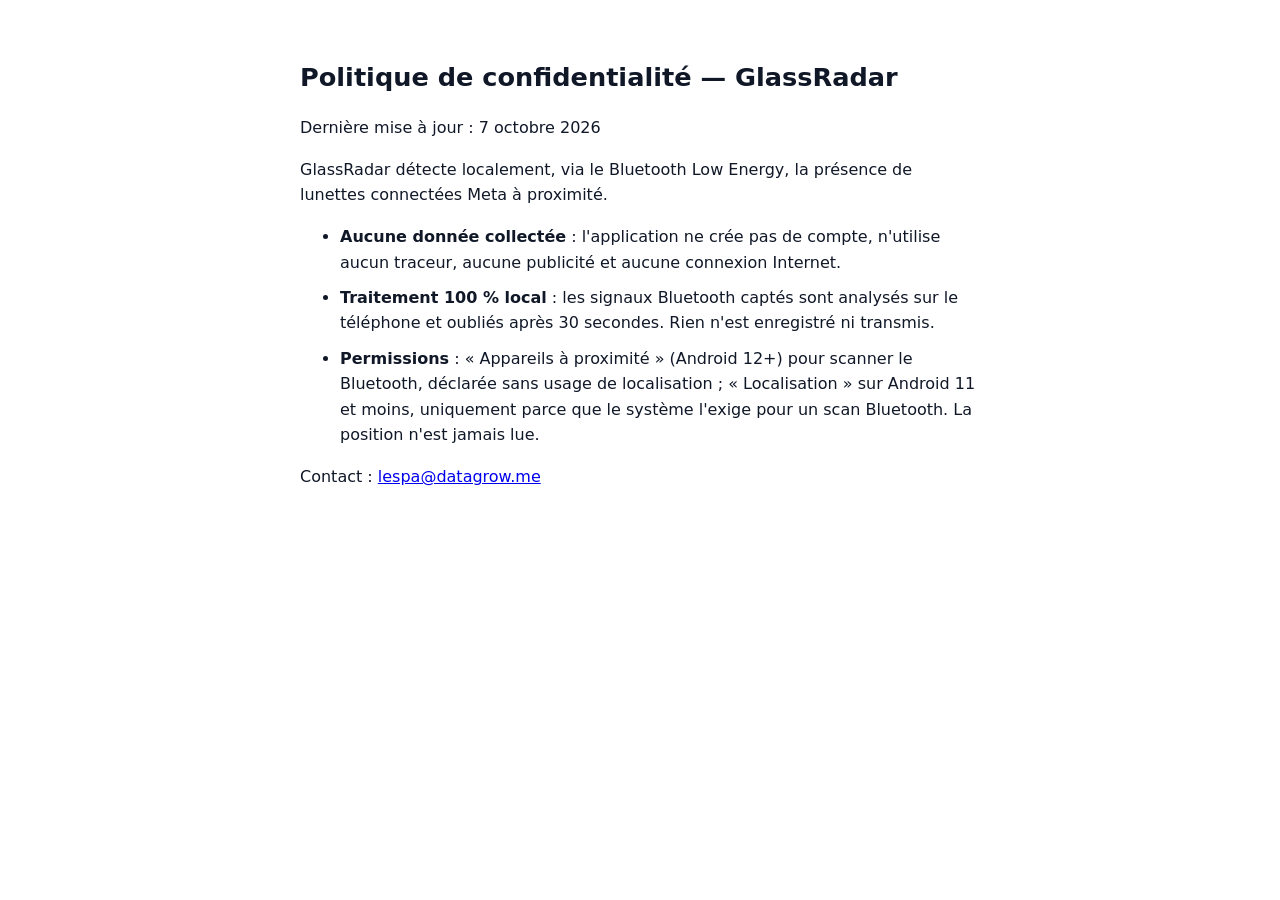
==== docs/privacy.html @ f212ceed "Charte fixe, visuels et fiche Play Store, politique de confidentialité web Co-Authored-By: Claude Op" ====
<!doctype html><html lang="fr"><head><meta charset="utf-8"><meta name="viewport" content="width=device-width,initial-scale=1">
<title>GlassRadar — Confidentialité</title><style>
:root{color-scheme:light dark}body{font-family:system-ui,sans-serif;max-width:680px;margin:0 auto;padding:40px 16px;line-height:1.6;background:#fff;color:#101828}
@media (prefers-color-scheme:dark){body{background:#0B1220;color:#F2F4F7}a{color:#F97066}}h1{font-size:1.6rem}li{margin:.6em 0}</style></head><body>
<h1>Politique de confidentialité — GlassRadar</h1>
<p>Dernière mise à jour : 7 octobre 2026</p><p>GlassRadar détecte localement, via le Bluetooth Low Energy, la présence de lunettes connectées Meta à proximité.</p>
<ul><li><strong>Aucune donnée collectée</strong> : l'application ne crée pas de compte, n'utilise aucun traceur, aucune publicité et aucune connexion Internet.</li><li><strong>Traitement 100 % local</strong> : les signaux Bluetooth captés sont analysés sur le téléphone et oubliés après 30 secondes. Rien n'est enregistré ni transmis.</li><li><strong>Permissions</strong> : « Appareils à proximité » (Android 12+) pour scanner le Bluetooth, déclarée sans usage de localisation ; « Localisation » sur Android 11 et moins, uniquement parce que le système l'exige pour un scan Bluetooth. La position n'est jamais lue.</li></ul>
<p>Contact : <a href="mailto:lespa@datagrow.me">lespa@datagrow.me</a></p>
</body></html>
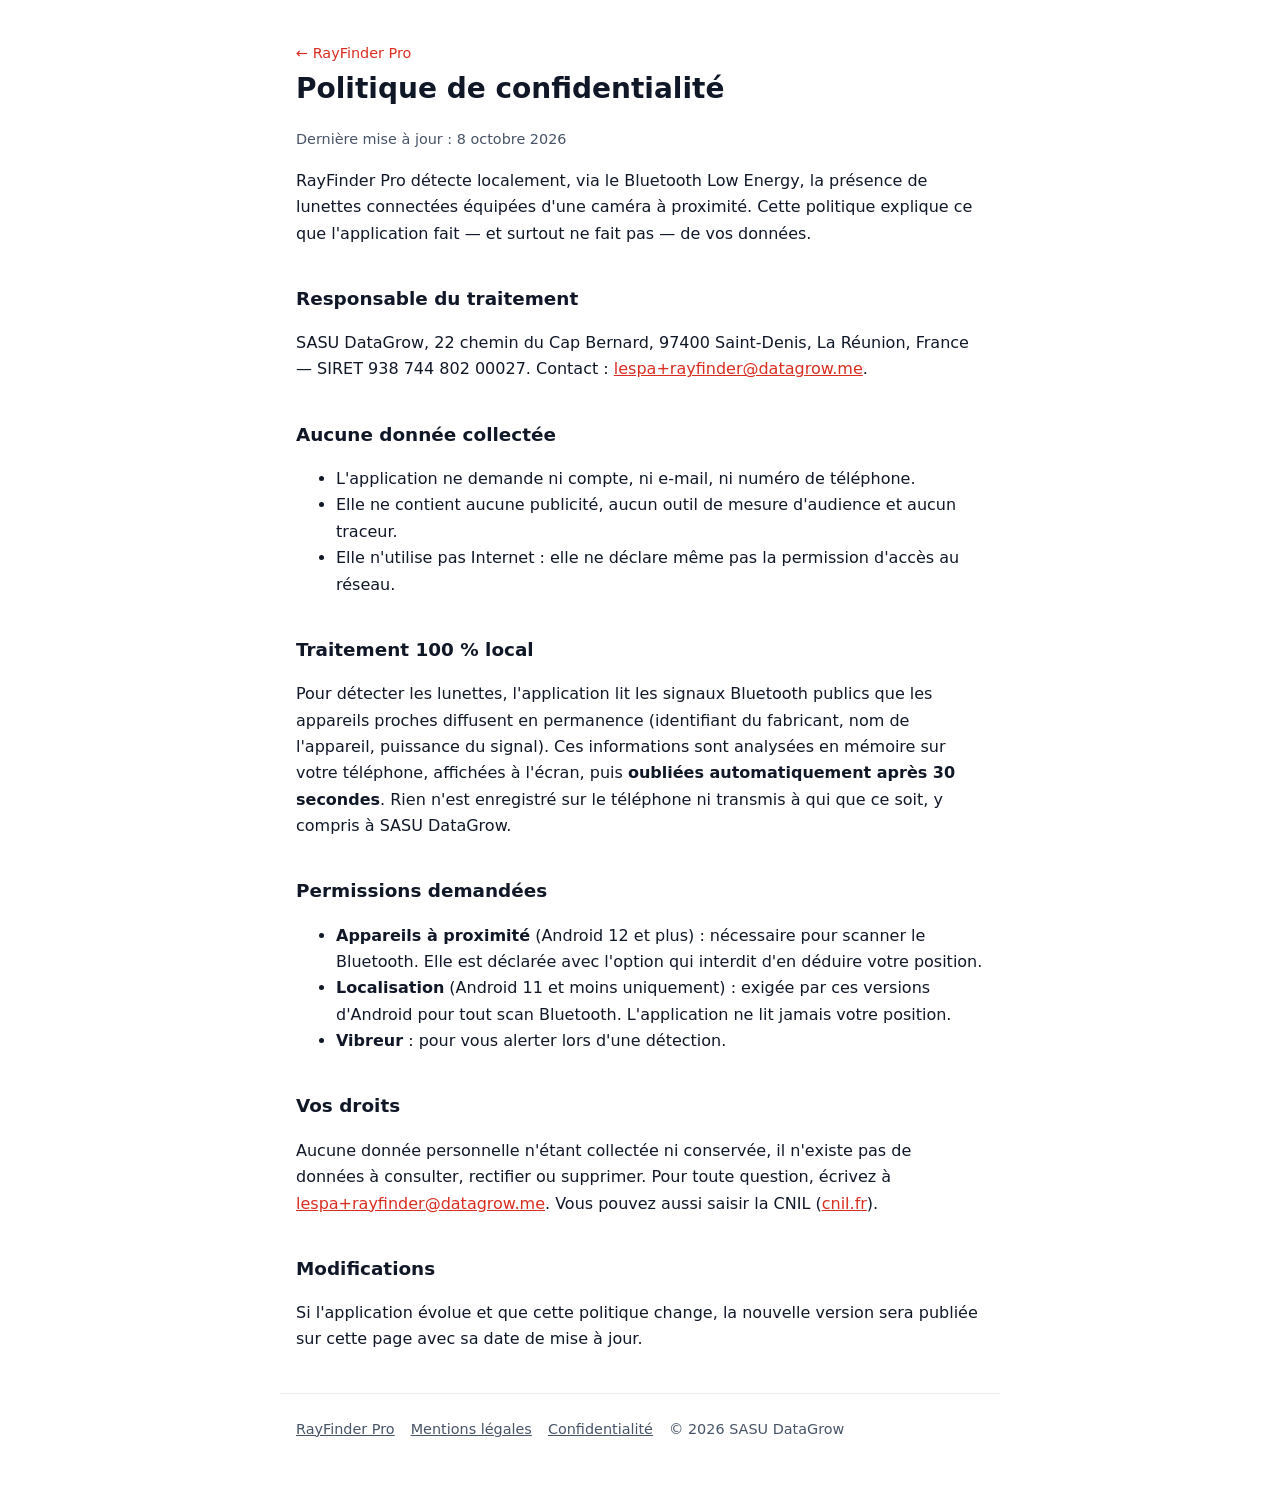
==== commit 01387543: "Renommage en RayFinder Pro, site avec mentions légales DataGrow et confidentialité Co-Authored-By: C" ====
--- a/docs/privacy.html
+++ b/docs/privacy.html
@@ -1,9 +1,34 @@
-<!doctype html><html lang="fr"><head><meta charset="utf-8"><meta name="viewport" content="width=device-width,initial-scale=1">
-<title>GlassRadar — Confidentialité</title><style>
-:root{color-scheme:light dark}body{font-family:system-ui,sans-serif;max-width:680px;margin:0 auto;padding:40px 16px;line-height:1.6;background:#fff;color:#101828}
-@media (prefers-color-scheme:dark){body{background:#0B1220;color:#F2F4F7}a{color:#F97066}}h1{font-size:1.6rem}li{margin:.6em 0}</style></head><body>
-<h1>Politique de confidentialité — GlassRadar</h1>
-<p>Dernière mise à jour : 7 octobre 2026</p><p>GlassRadar détecte localement, via le Bluetooth Low Energy, la présence de lunettes connectées Meta à proximité.</p>
-<ul><li><strong>Aucune donnée collectée</strong> : l'application ne crée pas de compte, n'utilise aucun traceur, aucune publicité et aucune connexion Internet.</li><li><strong>Traitement 100 % local</strong> : les signaux Bluetooth captés sont analysés sur le téléphone et oubliés après 30 secondes. Rien n'est enregistré ni transmis.</li><li><strong>Permissions</strong> : « Appareils à proximité » (Android 12+) pour scanner le Bluetooth, déclarée sans usage de localisation ; « Localisation » sur Android 11 et moins, uniquement parce que le système l'exige pour un scan Bluetooth. La position n'est jamais lue.</li></ul>
-<p>Contact : <a href="mailto:lespa@datagrow.me">lespa@datagrow.me</a></p>
-</body></html>+<!doctype html><html lang="fr"><head><meta charset="utf-8"><meta name="viewport" content="width=device-width,initial-scale=1"><title>Confidentialité — RayFinder Pro</title><meta name="description" content="Politique de confidentialité de RayFinder Pro : aucune donnée collectée, traitement 100 % local."><link rel="icon" href="icon.png"><link rel="stylesheet" href="style.css"></head><body><main>
+<a class="back" href="index.html">← RayFinder Pro</a>
+<h1>Politique de confidentialité</h1>
+<p class="updated">Dernière mise à jour : 8 octobre 2026</p>
+
+<p>RayFinder Pro détecte localement, via le Bluetooth Low Energy, la présence de lunettes connectées équipées d'une caméra à proximité. Cette politique explique ce que l'application fait — et surtout ne fait pas — de vos données.</p>
+
+<h2>Responsable du traitement</h2>
+<p>SASU DataGrow, 22 chemin du Cap Bernard, 97400 Saint-Denis, La Réunion, France — SIRET 938 744 802 00027. Contact : <a href="mailto:lespa+rayfinder@datagrow.me">lespa+rayfinder@datagrow.me</a>.</p>
+
+<h2>Aucune donnée collectée</h2>
+<ul>
+<li>L'application ne demande ni compte, ni e-mail, ni numéro de téléphone.</li>
+<li>Elle ne contient aucune publicité, aucun outil de mesure d'audience et aucun traceur.</li>
+<li>Elle n'utilise pas Internet : elle ne déclare même pas la permission d'accès au réseau.</li>
+</ul>
+
+<h2>Traitement 100 % local</h2>
+<p>Pour détecter les lunettes, l'application lit les signaux Bluetooth publics que les appareils proches diffusent en permanence (identifiant du fabricant, nom de l'appareil, puissance du signal). Ces informations sont analysées en mémoire sur votre téléphone, affichées à l'écran, puis <strong>oubliées automatiquement après 30 secondes</strong>. Rien n'est enregistré sur le téléphone ni transmis à qui que ce soit, y compris à SASU DataGrow.</p>
+
+<h2>Permissions demandées</h2>
+<ul>
+<li><strong>Appareils à proximité</strong> (Android 12 et plus) : nécessaire pour scanner le Bluetooth. Elle est déclarée avec l'option qui interdit d'en déduire votre position.</li>
+<li><strong>Localisation</strong> (Android 11 et moins uniquement) : exigée par ces versions d'Android pour tout scan Bluetooth. L'application ne lit jamais votre position.</li>
+<li><strong>Vibreur</strong> : pour vous alerter lors d'une détection.</li>
+</ul>
+
+<h2>Vos droits</h2>
+<p>Aucune donnée personnelle n'étant collectée ni conservée, il n'existe pas de données à consulter, rectifier ou supprimer. Pour toute question, écrivez à <a href="mailto:lespa+rayfinder@datagrow.me">lespa+rayfinder@datagrow.me</a>. Vous pouvez aussi saisir la CNIL (<a href="https://www.cnil.fr">cnil.fr</a>).</p>
+
+<h2>Modifications</h2>
+<p>Si l'application évolue et que cette politique change, la nouvelle version sera publiée sur cette page avec sa date de mise à jour.</p>
+</main>
+<footer><a href="index.html">RayFinder Pro</a><a href="mentions-legales.html">Mentions légales</a><a href="privacy.html">Confidentialité</a><span>© 2026 SASU DataGrow</span></footer></body></html>
--- a/docs/style.css
+++ b/docs/style.css
@@ -0,0 +1,16 @@
+:root{--bg:#fff;--fg:#101828;--muted:#475467;--line:#EAECF0;--accent:#D92D20}
+@media (prefers-color-scheme:dark){:root:not([data-theme="light"]){--bg:#0B1220;--fg:#F2F4F7;--muted:#98A2B3;--line:#1D2939;--accent:#F97066}}
+:root[data-theme="dark"]{--bg:#0B1220;--fg:#F2F4F7;--muted:#98A2B3;--line:#1D2939;--accent:#F97066}
+*{box-sizing:border-box}
+body{margin:0;background:var(--bg);color:var(--fg);font:16px/1.65 system-ui,-apple-system,"Segoe UI",Roboto,sans-serif}
+main{max-width:720px;margin:0 auto;padding:40px 16px 24px}
+a{color:var(--accent)}
+h1{font-size:1.75rem;line-height:1.2;margin:.2em 0 .8em}
+h2{font-size:1.15rem;margin:2em 0 .4em}
+.back{font-size:.9rem;text-decoration:none}
+.updated{color:var(--muted);font-size:.9rem}
+address{font-style:normal}
+footer{max-width:720px;margin:0 auto;padding:24px 16px 48px;border-top:1px solid var(--line);color:var(--muted);font-size:.9rem}
+footer a{color:inherit;margin-right:16px}
+.hero{display:flex;gap:20px;align-items:center;margin-bottom:8px}
+.hero img{width:72px;height:72px;border-radius:18px}
